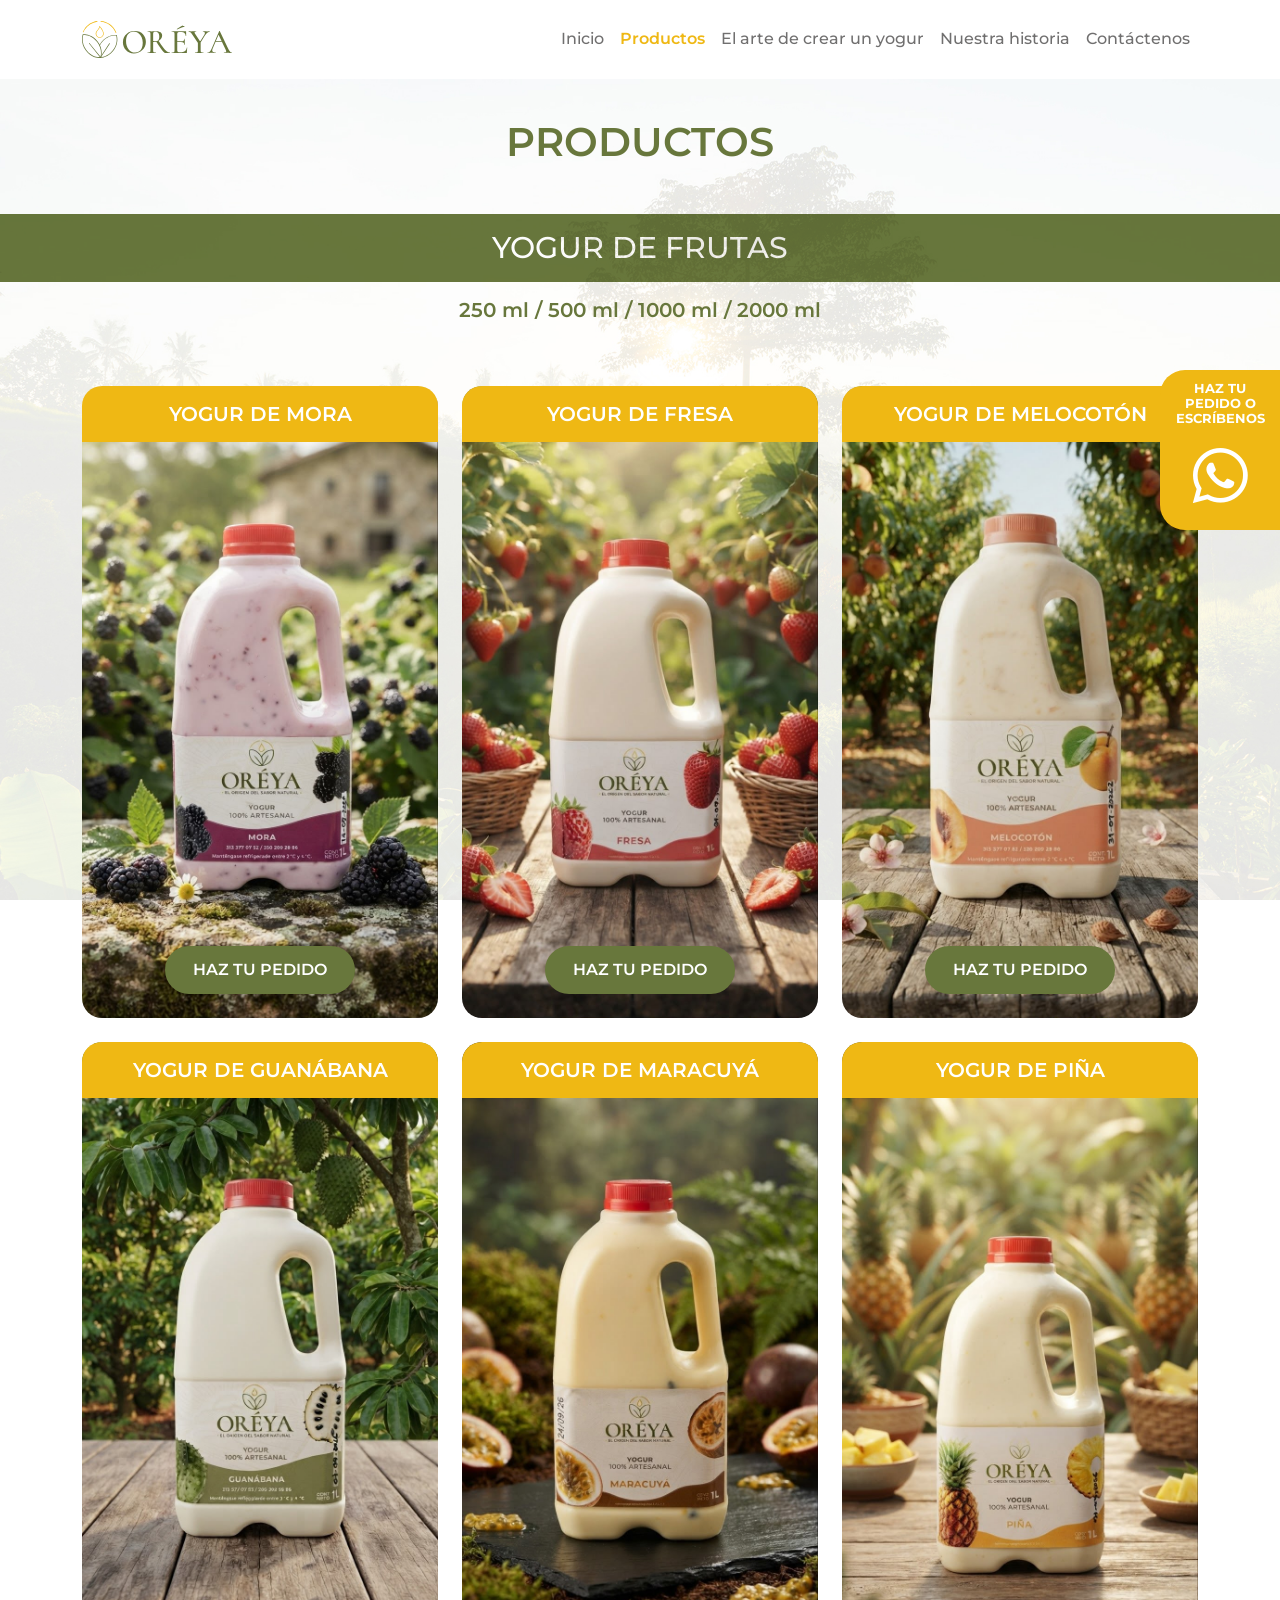
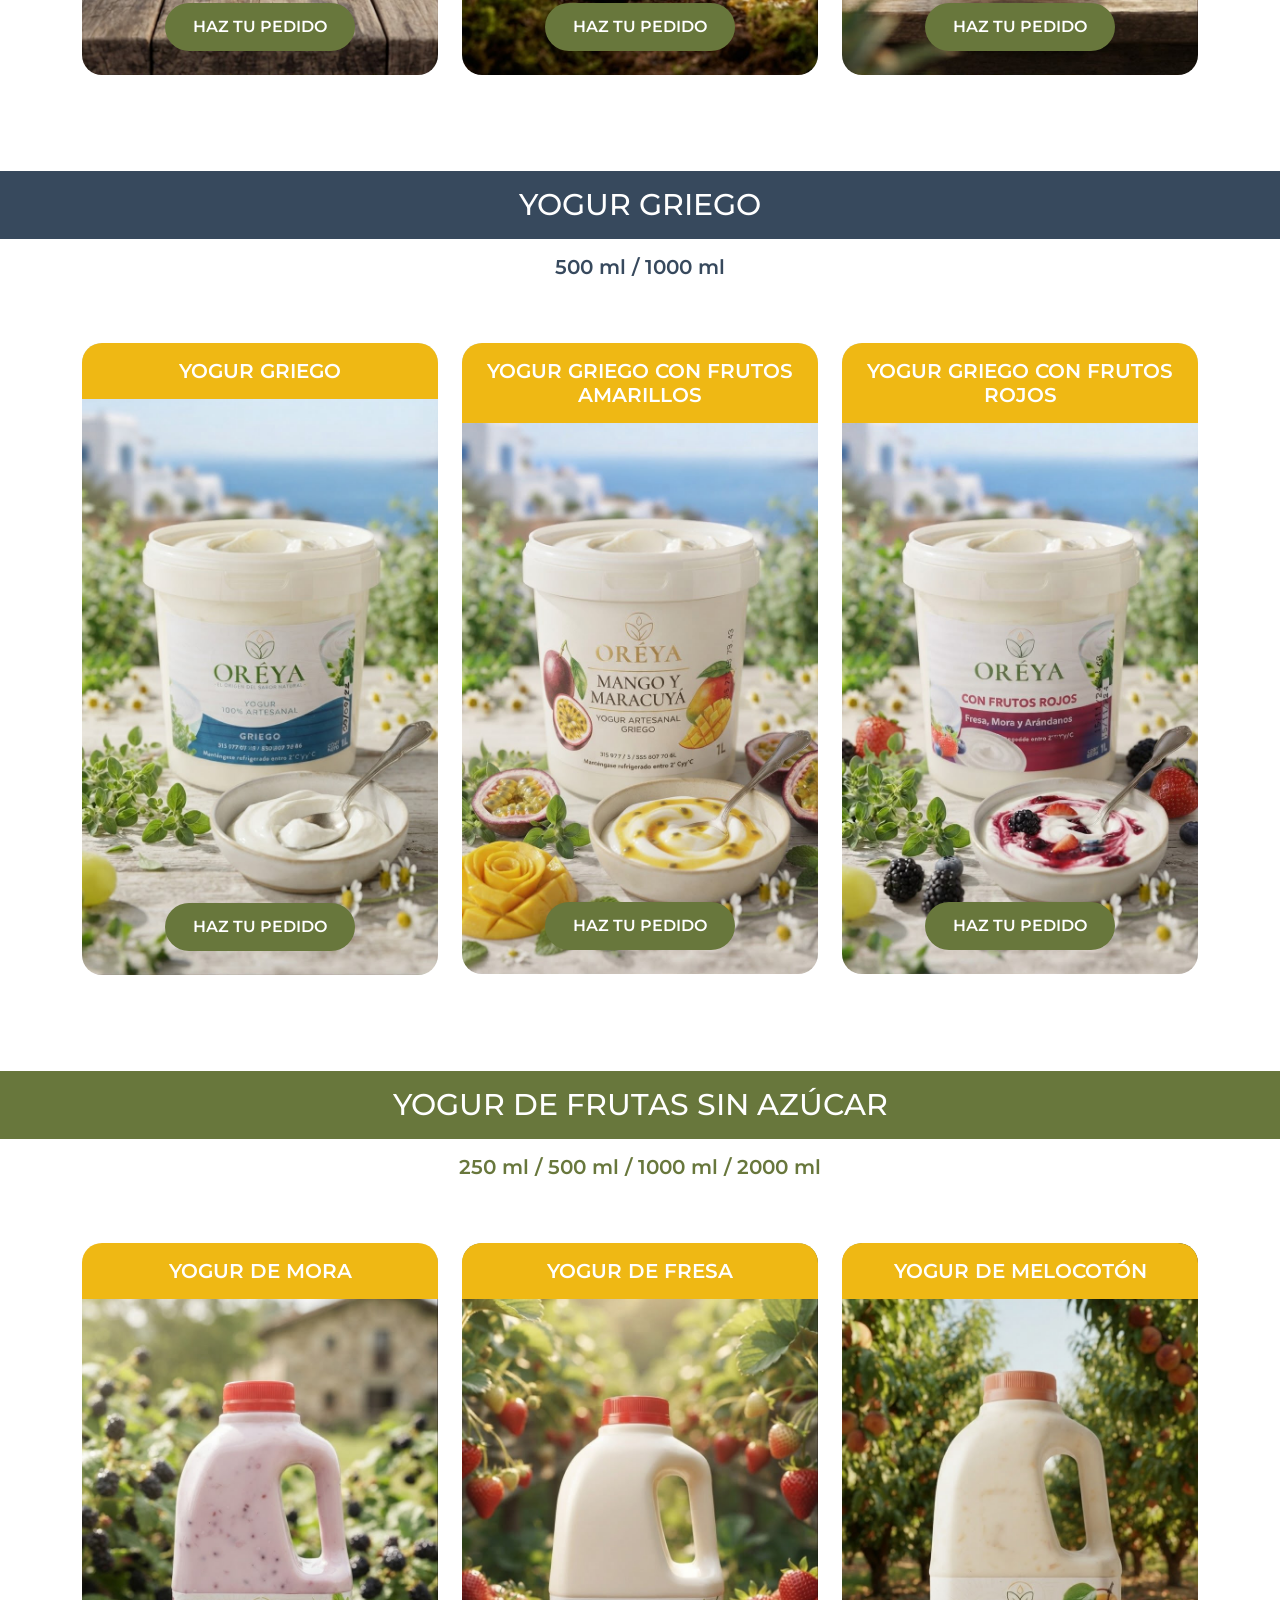
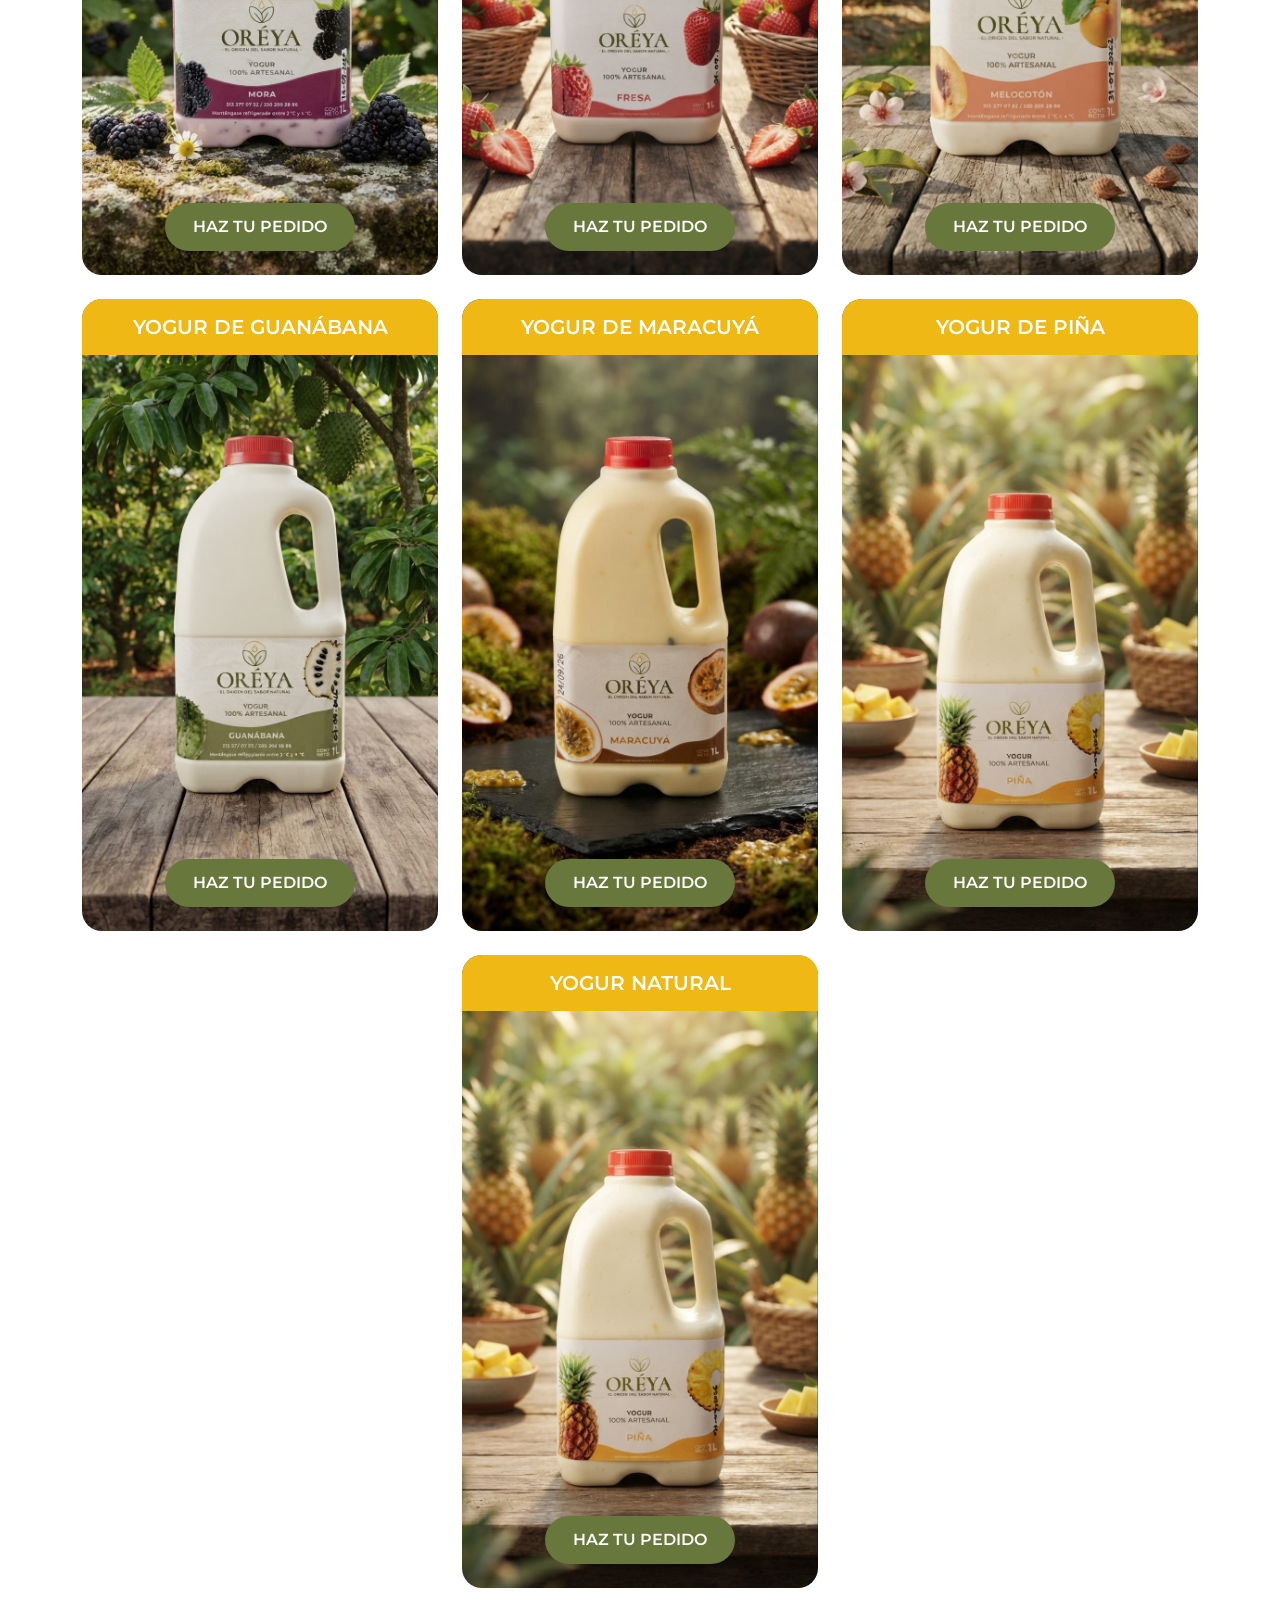
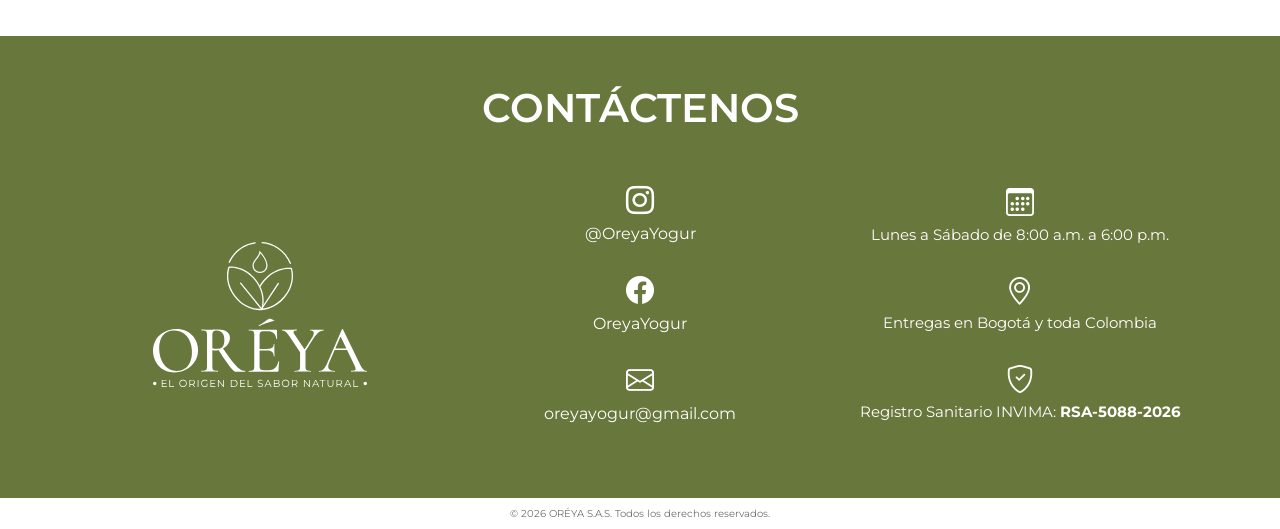
==== productos.html @ bcce09c6 "Add files via upload" ====
<!doctype html>
<html lang="es">

<head>
    <meta charset="utf-8">
    <meta name="viewport" content="width=device-width, initial-scale=1">
    <title>ORÉYA | Productos</title>
    <!-- =====================================================
         BOOTSTRAP 5
    ====================================================== -->
    <link href="https://cdn.jsdelivr.net/npm/bootstrap@5.3.8/dist/css/bootstrap.min.css" rel="stylesheet">
    <!-- =====================================================
         GOOGLE FONTS
    ====================================================== -->
    <link rel="preconnect" href="https://fonts.googleapis.com">
    <link rel="preconnect" href="https://fonts.gstatic.com" crossorigin>
    <link href="https://fonts.googleapis.com/css2?family=Montserrat:ital,wght@0,100..900;1,100..900&display=swap" rel="stylesheet">
    <!-- =====================================================
         BOOTSTRAP ICONS
    ====================================================== -->
    <link rel="stylesheet" href="https://cdn.jsdelivr.net/npm/bootstrap-icons@1.11.3/font/bootstrap-icons.min.css">
    <!-- =====================================================
         CSS PROPIO
    ====================================================== -->
    <link rel="stylesheet" href="style.css">
</head>

<body>
    <!-- =====================================================
         NAVBAR
    ====================================================== -->
    <nav class="navbar navbar-expand-lg fixed-top bg-white py-3" id="navbar">
        <div class="container">
            <!-- LOGO -->
            <a class="navbar-brand" href="index.html">
                <img src="images/logo-oreya-horizontal.svg" alt="ORÉYA">
            </a>
            <!-- BOTÓN HAMBURGUESA -->
            <button class="navbar-toggler" type="button" data-bs-toggle="collapse" data-bs-target="#navbarPrincipal" aria-controls="navbarPrincipal" aria-expanded="false" aria-label="Abrir menú">
                <span class="navbar-toggler-icon"></span>
            </button>
            <!-- MENÚ -->
            <div class="collapse navbar-collapse" id="navbarPrincipal">
                <ul class="navbar-nav ms-auto">
                    <!-- INICIO -->
                    <li class="nav-item">
                        <a class="nav-link" href="index.html" id="linkInicio">
                            Inicio
                        </a>
                    </li>
                    <!-- PRODUCTOS -->
                    <li class="nav-item">
                        <a class="nav-link" href="productos.html" id="linkProductos">
                            Productos
                        </a>
                    </li>
                    <!-- ARTE -->
                    <li class="nav-item">
                        <a class="nav-link" href="index.html#arte" id="linkArte">
                            El arte de crear un yogur
                        </a>
                    </li>
                    <!-- HISTORIA -->
                    <li class="nav-item">
                        <a class="nav-link" href="index.html#historia" id="linkHistoria">
                            Nuestra historia
                        </a>
                    </li>
                    <!-- CONTACTO -->
                    <li class="nav-item">
                        <a class="nav-link" href="#contacto" id="linkContacto">
                            Contáctenos
                        </a>
                    </li>
                </ul>
            </div>
        </div>
    </nav>
    <!-- =====================================================
         WHATSAPP
    ====================================================== -->
    <a href="https://wa.me/573133770752" class="whatsapp-float" target="_blank" rel="noopener noreferrer" aria-label="Haz tu pedido o escríbenos por WhatsApp">
        <span>
            HAZ TU<br>
            PEDIDO O<br>
            ESCRÍBENOS
        </span>
        <i class="bi bi-whatsapp"></i>
    </a>
    <!-- =====================================================
         CONTENIDO PRINCIPAL
    ====================================================== -->
    <main>
        <!-- =================================================
             TÍTULO PRODUCTOS
        ================================================== -->
        <section class="container-fluid productos interna-productos" id="productos">
            <div class="row">
                <div class="col-12 text-center pt-5">
                    <h2 class="m-0">
                        PRODUCTOS
                    </h2>
                </div>
            </div>
        </section>
        <!-- =================================================
             YOGUR DE FRUTAS
        ================================================== -->
        <section class="container-fluid mt-5">
            <div class="row">
                <div class="col-12 text-center py-3 frutas" id="frutas">
                    <h3 class="m-0">
                        YOGUR DE FRUTAS
                    </h3>
                </div>
                <div class="col-12 text-center py-3 presentaciones" id="frutas">
                    <h4 class="m-0">
                        250 ml / 500 ml / 1000 ml / 2000 ml
                    </h4>
                </div>
            </div>
        </section>
        <!-- =================================================
             PRODUCTOS DE FRUTAS
        ================================================== -->
        <div class="container py-5">
            <div class="row g-4 justify-content-center">
                <!-- ==============================
                     MORA
                =============================== -->
                <div class="col-12 col-md-4 subir">
                    <div class="position-relative overflow-hidden borde">
                        <img src="images/mora.jpeg" class="img-fluid w-100 d-block" alt="Yogur de mora ORÉYA">
                        <h3 class="position-absolute top-0 start-0 w-100 text-center text-white py-3 m-0 titular-fondo">
                            YOGUR DE MORA
                        </h3>
                        <div class="position-absolute bottom-0 start-0 w-100 text-center pb-4">
                            <a href="https://wa.me/573133770752" class="slide-btn" target="_blank" rel="noopener noreferrer">
                                HAZ TU PEDIDO
                            </a>
                        </div>
                    </div>
                </div>
                <!-- ==============================
                     FRESA
                =============================== -->
                <div class="col-12 col-md-4 subir">
                    <div class="position-relative overflow-hidden borde">
                        <img src="images/fresa.jpeg" class="img-fluid w-100 d-block" alt="Yogur de fresa ORÉYA">
                        <h3 class="position-absolute top-0 start-0 w-100 text-center text-white py-3 m-0 titular-fondo">
                            YOGUR DE FRESA
                        </h3>
                        <div class="position-absolute bottom-0 start-0 w-100 text-center pb-4">
                            <a href="https://wa.me/573133770752" class="slide-btn" target="_blank" rel="noopener noreferrer">
                                HAZ TU PEDIDO
                            </a>
                        </div>
                    </div>
                </div>
                <!-- ==============================
                     MELOCOTÓN
                =============================== -->
                <div class="col-12 col-md-4 subir">
                    <div class="position-relative overflow-hidden borde">
                        <img src="images/melocoton.jpeg" class="img-fluid w-100 d-block" alt="Yogur de melocotón ORÉYA">
                        <h3 class="position-absolute top-0 start-0 w-100 text-center text-white py-3 m-0 titular-fondo">
                            YOGUR DE MELOCOTÓN
                        </h3>
                        <div class="position-absolute bottom-0 start-0 w-100 text-center pb-4">
                            <a href="https://wa.me/573133770752" class="slide-btn" target="_blank" rel="noopener noreferrer">
                                HAZ TU PEDIDO
                            </a>
                        </div>
                    </div>
                </div>
                <!-- ==============================
                     GUANÁBANA
                =============================== -->
                <div class="col-12 col-md-4 subir">
                    <div class="position-relative overflow-hidden borde">
                        <img src="images/guanabana.jpeg" class="img-fluid w-100 d-block" alt="Yogur de guanábana ORÉYA">
                        <h3 class="position-absolute top-0 start-0 w-100 text-center text-white py-3 m-0 titular-fondo">
                            YOGUR DE GUANÁBANA
                        </h3>
                        <div class="position-absolute bottom-0 start-0 w-100 text-center pb-4">
                            <a href="https://wa.me/573133770752" class="slide-btn" target="_blank" rel="noopener noreferrer">
                                HAZ TU PEDIDO
                            </a>
                        </div>
                    </div>
                </div>
                <!-- ==============================
                     MARACUYÁ
                =============================== -->
                <div class="col-12 col-md-4 subir">
                    <div class="position-relative overflow-hidden borde">
                        <img src="images/maracuya.jpeg" class="img-fluid w-100 d-block" alt="Yogur de maracuyá ORÉYA">
                        <h3 class="position-absolute top-0 start-0 w-100 text-center text-white py-3 m-0 titular-fondo">
                            YOGUR DE MARACUYÁ
                        </h3>
                        <div class="position-absolute bottom-0 start-0 w-100 text-center pb-4">
                            <a href="https://wa.me/573133770752" class="slide-btn" target="_blank" rel="noopener noreferrer">
                                HAZ TU PEDIDO
                            </a>
                        </div>
                    </div>
                </div>
                <!-- ==============================
                     PIÑA
                =============================== -->
                <div class="col-12 col-md-4 subir">
                    <div class="position-relative overflow-hidden borde">
                        <img src="images/pina.jpeg" class="img-fluid w-100 d-block" alt="Yogur de piña ORÉYA">
                        <h3 class="position-absolute top-0 start-0 w-100 text-center text-white py-3 m-0 titular-fondo">
                            YOGUR DE PIÑA
                        </h3>
                        <div class="position-absolute bottom-0 start-0 w-100 text-center pb-4">
                            <a href="https://wa.me/573133770752" class="slide-btn" target="_blank" rel="noopener noreferrer">
                                HAZ TU PEDIDO
                            </a>
                        </div>
                    </div>
                </div>
            </div>
        </div>
        <!-- =================================================
             YOGUR GRIEGO
        ================================================== -->
        <section class="container-fluid mt-5">
            <div class="row">
                <div class="col-12 text-center py-3 frutas-griego" id="griego">
                    <h3 class="m-0">
                        YOGUR GRIEGO
                    </h3>
                </div>
                <div class="col-12 text-center py-3 presentaciones" id="frutas">
                    <h4 class="m-0" style="color: #37495d;">
                        500 ml / 1000 ml
                    </h4>
                </div>
            </div>
        </section>
        <!-- =================================================
             PRODUCTOS GRIEGOS
        ================================================== -->
        <div class="container py-5">
            <div class="row g-4 justify-content-center">
                <!-- ==============================
                     GRIEGO NATURAL
                =============================== -->
                <div class="col-12 col-md-4 subir">
                    <div class="position-relative overflow-hidden borde">
                        <img src="images/griego.jpeg" class="img-fluid w-100 d-block" alt="Yogur griego natural ORÉYA">
                        <h3 class="position-absolute top-0 start-0 w-100 text-center text-white py-3 m-0 titular-fondo">
                            YOGUR GRIEGO
                        </h3>
                        <div class="position-absolute bottom-0 start-0 w-100 text-center pb-4">
                            <a href="https://wa.me/573133770752" class="slide-btn" target="_blank" rel="noopener noreferrer">
                                HAZ TU PEDIDO
                            </a>
                        </div>
                    </div>
                </div>
                <!-- ==============================
                     FRUTOS AMARILLOS
                =============================== -->
                <div class="col-12 col-md-4 subir">
                    <div class="position-relative overflow-hidden borde">
                        <img src="images/griego-frutos-amarillos.jpg" class="img-fluid w-100 d-block" alt="Yogur griego con frutos amarillos ORÉYA">
                        <h3 class="position-absolute top-0 start-0 w-100 text-center text-white py-3 m-0 titular-fondo">
                            YOGUR GRIEGO CON FRUTOS AMARILLOS
                        </h3>
                        <div class="position-absolute bottom-0 start-0 w-100 text-center pb-4">
                            <a href="https://wa.me/573133770752" class="slide-btn" target="_blank" rel="noopener noreferrer">
                                HAZ TU PEDIDO
                            </a>
                        </div>
                    </div>
                </div>
                <!-- ==============================
                     FRUTOS ROJOS
                =============================== -->
                <div class="col-12 col-md-4 subir">
                    <div class="position-relative overflow-hidden borde">
                        <img src="images/griego-frutos-rojos.jpg" class="img-fluid w-100 d-block" alt="Yogur griego con frutos rojos ORÉYA">
                        <h3 class="position-absolute top-0 start-0 w-100 text-center text-white py-3 m-0 titular-fondo">
                            YOGUR GRIEGO CON FRUTOS ROJOS
                        </h3>
                        <div class="position-absolute bottom-0 start-0 w-100 text-center pb-4">
                            <a href="https://wa.me/573133770752" class="slide-btn" target="_blank" rel="noopener noreferrer">
                                HAZ TU PEDIDO
                            </a>
                        </div>
                    </div>
                </div>
            </div>
        </div>
        <!-- =================================================
             YOGUR DE FRUTAS SIN AZÚCAR
        ================================================== -->
        <section class="container-fluid mt-5">
            <div class="row">
                <div class="col-12 text-center py-3 frutas" id="sin">
                    <h3 class="m-0">
                        YOGUR DE FRUTAS SIN AZÚCAR
                    </h3>
                </div>
                <div class="col-12 text-center py-3 presentaciones" id="frutas">
                    <h4 class="m-0">
                    250 ml / 500 ml / 1000 ml / 2000 ml
                    </h4>
                </div>
            </div>
        </section>
        <!-- =================================================
             PRODUCTOS SIN AZÚCAR
        ================================================== -->
        <div class="container py-5">
            <div class="row g-4 justify-content-center">
                <!-- MORA -->
                <div class="col-12 col-md-4 subir">
                    <div class="position-relative overflow-hidden borde">
                        <img src="images/mora.jpeg" class="img-fluid w-100 d-block" alt="Yogur de mora sin azúcar ORÉYA">
                        <h3 class="position-absolute top-0 start-0 w-100 text-center text-white py-3 m-0 titular-fondo">
                            YOGUR DE MORA
                        </h3>
                        <div class="position-absolute bottom-0 start-0 w-100 text-center pb-4">
                            <a href="https://wa.me/573133770752" class="slide-btn" target="_blank" rel="noopener noreferrer">
                                HAZ TU PEDIDO
                            </a>
                        </div>
                    </div>
                </div>
                <!-- FRESA -->
                <div class="col-12 col-md-4 subir">
                    <div class="position-relative overflow-hidden borde">
                        <img src="images/fresa.jpeg" class="img-fluid w-100 d-block" alt="Yogur de fresa sin azúcar ORÉYA">
                        <h3 class="position-absolute top-0 start-0 w-100 text-center text-white py-3 m-0 titular-fondo">
                            YOGUR DE FRESA
                        </h3>
                        <div class="position-absolute bottom-0 start-0 w-100 text-center pb-4">
                            <a href="https://wa.me/573133770752" class="slide-btn" target="_blank" rel="noopener noreferrer">
                                HAZ TU PEDIDO
                            </a>
                        </div>
                    </div>
                </div>
                <!-- MELOCOTÓN -->
                <div class="col-12 col-md-4 subir">
                    <div class="position-relative overflow-hidden borde">
                        <img src="images/melocoton.jpeg" class="img-fluid w-100 d-block" alt="Yogur de melocotón sin azúcar ORÉYA">
                        <h3 class="position-absolute top-0 start-0 w-100 text-center text-white py-3 m-0 titular-fondo">
                            YOGUR DE MELOCOTÓN
                        </h3>
                        <div class="position-absolute bottom-0 start-0 w-100 text-center pb-4">
                            <a href="https://wa.me/573133770752" class="slide-btn" target="_blank" rel="noopener noreferrer">
                                HAZ TU PEDIDO
                            </a>
                        </div>
                    </div>
                </div>
                <!-- GUANÁBANA -->
                <div class="col-12 col-md-4 subir">
                    <div class="position-relative overflow-hidden borde">
                        <img src="images/guanabana.jpeg" class="img-fluid w-100 d-block" alt="Yogur de guanábana sin azúcar ORÉYA">
                        <h3 class="position-absolute top-0 start-0 w-100 text-center text-white py-3 m-0 titular-fondo">
                            YOGUR DE GUANÁBANA
                        </h3>
                        <div class="position-absolute bottom-0 start-0 w-100 text-center pb-4">
                            <a href="https://wa.me/573133770752" class="slide-btn" target="_blank" rel="noopener noreferrer">
                                HAZ TU PEDIDO
                            </a>
                        </div>
                    </div>
                </div>
                <!-- MARACUYÁ -->
                <div class="col-12 col-md-4 subir">
                    <div class="position-relative overflow-hidden borde">
                        <img src="images/maracuya.jpeg" class="img-fluid w-100 d-block" alt="Yogur de maracuyá sin azúcar ORÉYA">
                        <h3 class="position-absolute top-0 start-0 w-100 text-center text-white py-3 m-0 titular-fondo">
                            YOGUR DE MARACUYÁ
                        </h3>
                        <div class="position-absolute bottom-0 start-0 w-100 text-center pb-4">
                            <a href="https://wa.me/5731337707520" class="slide-btn" target="_blank" rel="noopener noreferrer">
                                HAZ TU PEDIDO
                            </a>
                        </div>
                    </div>
                </div>
                <!-- PIÑA -->
                <div class="col-12 col-md-4 subir">
                    <div class="position-relative overflow-hidden borde">
                        <img src="images/pina.jpeg" class="img-fluid w-100 d-block" alt="Yogur de piña sin azúcar ORÉYA">
                        <h3 class="position-absolute top-0 start-0 w-100 text-center text-white py-3 m-0 titular-fondo">
                            YOGUR DE PIÑA
                        </h3>
                        <div class="position-absolute bottom-0 start-0 w-100 text-center pb-4">
                            <a href="https://wa.me/573133770752" class="slide-btn" target="_blank" rel="noopener noreferrer">
                                HAZ TU PEDIDO
                            </a>
                        </div>
                    </div>
                </div>
                <!-- NATURAL -->
                <div class="col-12 col-md-4 subir">
                    <div class="position-relative overflow-hidden borde">
                        <img src="images/pina.jpeg" class="img-fluid w-100 d-block" alt="Yogur natural sin azúcar ORÉYA">
                        <h3 class="position-absolute top-0 start-0 w-100 text-center text-white py-3 m-0 titular-fondo">
                            YOGUR NATURAL
                        </h3>
                        <div class="position-absolute bottom-0 start-0 w-100 text-center pb-4">
                            <a href="https://wa.me/573133770752" class="slide-btn" target="_blank" rel="noopener noreferrer">
                                HAZ TU PEDIDO
                            </a>
                        </div>
                    </div>
                </div>
            </div>
        </div>
        <!-- =================================================
             CONTACTO
        ================================================== -->
        <section class="contacto py-5" id="contacto">
            <div class="container">
                <div class="row">
                    <div class="col-12 text-center mb-5">
                        <h2>
                            CONTÁCTENOS
                        </h2>
                    </div>
                </div>
                <div class="row text-center align-items-center">
                    <!-- LOGO -->
                    <div class="col-12 col-md-4 mb-5 mb-md-0">
                        <img src="images/logo-oreya-vertical-blanco.svg" alt="Logotipo ORÉYA" class="img-fluid contacto-logo">
                    </div>
                    <!-- REDES -->
                    <div class="col-12 col-md-4">
                        <!-- INSTAGRAM -->
                        <div class="mb-4">
                            <i class="bi bi-instagram fs-3" aria-hidden="true"></i>
                            <br>
                            <a href="#" target="_blank" rel="noopener noreferrer" aria-label="Instagram de ORÉYA">
                                @OreyaYogur
                            </a>
                        </div>
                        <!-- FACEBOOK -->
                        <div class="mb-4">
                            <i class="bi bi-facebook fs-3" aria-hidden="true"></i>
                            <br>
                            <a href="#" target="_blank" rel="noopener noreferrer" aria-label="Facebook de ORÉYA">
                                OreyaYogur
                            </a>
                        </div>
                        <!-- CORREO -->
                        <div class="mb-4">
                            <i class="bi bi-envelope fs-3" aria-hidden="true"></i>
                            <br>
                            <a href="mailto:oreyayogur@gmail.com" aria-label="Enviar correo electrónico a ORÉYA">
                                oreyayogur@gmail.com
                            </a>
                        </div>
                    </div>
                    <!-- INFORMACIÓN -->
                    <div class="col-12 col-md-4">
                        <!-- HORARIO -->
                        <div class="mb-4">
                            <i class="bi bi-calendar3 fs-3" aria-hidden="true"></i>
                            <p>
                                Lunes a Sábado de 8:00 a.m. a 6:00 p.m.
                            </p>
                        </div>
                        <!-- UBICACIÓN -->
                        <div class="mb-4">
                            <i class="bi bi-geo-alt fs-3" aria-hidden="true"></i>
                            <p>
                                Entregas en Bogotá y toda Colombia
                            </p>
                        </div>
                        <!-- INVIMA -->
                        <div class="mb-4">
                            <i class="bi bi-shield-check fs-3" aria-hidden="true"></i>
                            <p>
                                Registro Sanitario INVIMA:
                                <b>
                                    RSA-5088-2026
                                </b>
                            </p>
                        </div>
                    </div>
                </div>
            </div>
        </section>
    </main>
    <!-- =====================================================
         FOOTER
    ====================================================== -->
    <footer class="container-fluid pie bg-white text-center py-2">
        <p>
            © 2026 ORÉYA S.A.S.
            Todos los derechos reservados.
        </p>
    </footer>
    <!-- =====================================================
         BOOTSTRAP JS
    ====================================================== -->
    <script src="https://cdn.jsdelivr.net/npm/bootstrap@5.3.8/dist/js/bootstrap.bundle.min.js"></script>
    <!-- =====================================================
         MENÚ ACTIVO + CIERRE MENÚ MÓVIL
    ====================================================== -->
    <script>
    document.addEventListener(
        "DOMContentLoaded",
        function() {


            /* ==========================================
               ELEMENTOS
            ========================================== */

            const enlaces =
                document.querySelectorAll(
                    "#navbarPrincipal .nav-link"
                );


            const linkInicio =
                document.getElementById(
                    "linkInicio"
                );


            const linkProductos =
                document.getElementById(
                    "linkProductos"
                );


            const linkArte =
                document.getElementById(
                    "linkArte"
                );


            const linkHistoria =
                document.getElementById(
                    "linkHistoria"
                );


            const linkContacto =
                document.getElementById(
                    "linkContacto"
                );


            const navbarPrincipal =
                document.getElementById(
                    "navbarPrincipal"
                );



            /* ==========================================
               QUITAR ACTIVE
            ========================================== */

            function quitarActive() {

                enlaces.forEach(
                    function(enlace) {

                        enlace.classList.remove(
                            "active"
                        );

                    }
                );

            }



            /* ==========================================
               CERRAR MENÚ MÓVIL
            ========================================== */

            function cerrarMenu() {

                const instancia =
                    bootstrap.Collapse.getInstance(
                        navbarPrincipal
                    );


                if (instancia) {

                    instancia.hide();

                }

            }



            /* ==========================================
               DETERMINAR PÁGINA ACTUAL
            ========================================== */

            const paginaActual =
                window.location.pathname
                .split("/")
                .pop() ||
                "index.html";



            /* ==========================================
               ESTADO INICIAL
            ========================================== */

            quitarActive();


            if (
                paginaActual ===
                "productos.html"
            ) {

                linkProductos.classList.add(
                    "active"
                );

            } else if (
                paginaActual ===
                "arte.html"
            ) {

                linkArte.classList.add(
                    "active"
                );

            } else if (
                paginaActual ===
                "historia.html"
            ) {

                linkHistoria.classList.add(
                    "active"
                );

            } else {

                if (
                    window.location.hash ===
                    "#contacto"
                ) {

                    linkContacto.classList.add(
                        "active"
                    );

                } else {

                    linkInicio.classList.add(
                        "active"
                    );

                }

            }



            /* ==========================================
               CLIC EN LOS ENLACES
            ========================================== */

            enlaces.forEach(
                function(enlace) {

                    enlace.addEventListener(
                        "click",
                        function() {


                            /* CONTACTO */

                            if (
                                this.id ===
                                "linkContacto"
                            ) {

                                quitarActive();

                                linkContacto.classList.add(
                                    "active"
                                );

                                cerrarMenu();

                                return;

                            }



                            /* INICIO */

                            if (
                                this.id ===
                                "linkInicio"
                            ) {

                                quitarActive();

                                linkInicio.classList.add(
                                    "active"
                                );

                                cerrarMenu();

                                return;

                            }



                            /* PÁGINAS INTERNAS */

                            quitarActive();

                            this.classList.add(
                                "active"
                            );

                            cerrarMenu();

                        }
                    );

                }
            );



            /* ==========================================
               CAMBIO DEL HASH
            ========================================== */

            window.addEventListener(
                "hashchange",
                function() {

                    if (
                        window.location.hash ===
                        "#contacto"
                    ) {

                        quitarActive();

                        linkContacto.classList.add(
                            "active"
                        );

                    }

                }
            );

        }
    );
    </script>
</body>

</html>
---- style.css ----
/* ========================================
   CONFIGURACIÓN GENERAL
======================================== */

html
{
    scroll-behavior: smooth;
}

body
{
    font-family: 'Montserrat', sans-serif;

    margin: 0;

    background-image: url('images/fondo-campo.jpg');
    background-repeat: no-repeat;
    background-attachment: fixed;
    background-position: center;
    background-size: cover;
}

[id]
{
    scroll-margin-top: 100px;
}

p
{
    font-size: 15px;

    color: #706f6f;
}

h1
{
    font-size: 50px;
    font-weight: 600;

    color: #efb814;
}

h2
{
    font-size: 40px;
    font-weight: 600;

    color: #68773c;
}

h3
{
    font-size: 30px;
}

h4
{
    font-size: 25px;
}

h5
{
    font-size: 20px;
}


/* ========================================
   NAVBAR
======================================== */

.navbar
{
    z-index: 1030;
}

.navbar-brand img
{
    display: block;

    width: 150px;
    height: auto;
}


/* ========================================
   ENLACES DEL MENÚ
======================================== */

.navbar-nav .nav-link
{
    font-weight: 500;

    transition:
        color .3s ease,
        font-weight .3s ease;

    color: #706f6f;
}

.navbar-nav .nav-link:hover
{
    font-weight: 600;

    color: #68773c;
}


/* ========================================
   ENLACE ACTIVO
======================================== */

.navbar-nav .nav-link.active
{
    font-weight: 600;

    color: #efb814 !important;
}

.navbar-nav .nav-link.active:hover
{
    color: #efb814 !important;
}


/* ========================================
   HAMBURGUESA
======================================== */

.navbar-toggler
{
    padding: 8px 10px;

    border: 2px solid #68773c;
    border-radius: 6px;
    box-shadow: none !important;
}

.navbar-toggler:focus,
.navbar-toggler:active
{
    border-color: #efb814;
    outline: none;
    box-shadow: none !important;
}

.navbar-toggler-icon
{
    width: 20px;
    height: 20px;

    background-image: url('images/hamburguesa.svg');
    background-repeat: no-repeat;
    background-position: center;
    background-size: contain;
}


/* ========================================
   ESPACIO NAVBAR
======================================== */

.espacio-arriba
{
    padding-top: 78px;
}


/* ========================================
   WHATSAPP
======================================== */

.whatsapp-float
{
    position: fixed;
    z-index: 9999;
    top: 50%;
    right: 0;

    display: flex;
    flex-direction: column;

    width: 120px;
    height: 160px;
    padding: 15px 10px;

    transition: .3s;
    transform: translateY(-50%);
    text-align: center;
    text-decoration: none;

    color: white;
    border-radius: 25px 0 0 25px;
    background-color: #efb814;

    align-items: center;
    justify-content: center;
    gap: 10px;
}

.whatsapp-float span
{
    font-size: 13px;
    font-weight: 700;
    line-height: 1.15;
}

.whatsapp-float i
{
    font-size: 55px;
}

.whatsapp-float:hover
{
    width: 130px;

    color: white;
    background-color: #68773c;
}


/* ========================================
   SLIDER
======================================== */

.slide
{
    display: flex;

    width: 100%;
    min-height: 500px;

    background: #f9f6ef;

    align-items: center;
}

.slide-image
{
    width: 60%;
    height: 690px;
}

.slide-image img
{
    display: block;

    width: 100%;
    height: 100%;

    object-fit: cover;
}

.slide-content
{
    width: 40%;
    padding: 50px;
}

.slide-tag
{
    font-size: 20px;
    font-weight: 600;

    letter-spacing: 2px;
    text-transform: uppercase;

    color: #68773c;
}


/* ========================================
   TEXTO SLIDER
======================================== */

.espacio-arriba h1
{
    font-size: 50px;

    margin: 0;

    color: #68773c;
}

.espacio-arriba h2
{
    font-size: 55px;

    margin: 0;

    color: #efb814;
}

.espacio-arriba p
{
    font-size: 20px;
    font-weight: 600;

    margin: 0;

    color: #706f6f;
}

.espacio-arriba .descripcion p
{
    font-size: 20px;
    font-weight: 400;

    margin-top: 50px;
}


/* ========================================
   FLECHAS SLIDER
======================================== */

.slider-arrow
{
    font-size: 50px;
    line-height: 1;

    display: flex;

    width: 60px;
    height: 60px;

    color: #efb814;
    border-radius: 50%;

    align-items: center;
    justify-content: center;
}


/* ========================================
   BOTONES
======================================== */

.slide-btn
{
    font-weight: 600;

    display: inline-block;

    padding: 12px 28px;

    transition: .3s;
    text-decoration: none;

    color: white;
    border-radius: 30px;
    background-color: #68773c;
}

.slide-btn:hover
{
    color: white;
    background-color: #efb814;
}

.boton-arriba
{
    padding-top: 30px;
}


/* ========================================
   PRODUCTOS
======================================== */

.productos h2
{
    margin: 0;
}

.productos h3
{
    font-size: 30px;
    font-weight: 600;

    color: #68773c;
}

/* ========================================
   PRESENTACIONES
======================================== */

.presentaciones h4
{
    margin: 0;
}

.presentaciones h4
{
    font-size: 20px;
    font-weight: 600;

    color: #68773c;
}


/* ========================================
   TARJETAS PRODUCTOS
======================================== */

.producto-card,
.producto-card-1,
.producto-card-2
{
    overflow: hidden;

    padding: 0 25px;

    transition: .3s;

    border: none;
    border-radius: 20px;
}

.producto-card
{
    background: #f9f6ef;

    mix-blend-mode: multiply;
}

.producto-card-1
{
    background: #efb814;

    mix-blend-mode: multiply;
}

.producto-card-2
{
    background: #68773c;

    mix-blend-mode: multiply;
}

.producto-card:hover,
.producto-card-1:hover,
.producto-card-2:hover
{
    transform: translateY(-8px);
}


/* ========================================
   TÍTULOS PRODUCTOS
======================================== */

.producto-card h3
{
    font-size: 25px;
    font-weight: 600;

    margin: 0;

    color: #68773c;
}


/* ========================================
   IMÁGENES PRODUCTOS
======================================== */

.producto-card img
{
    display: block;

    width: 100px;
    max-width: 100%;
    margin: 0 auto 30px;
}

.producto-card .boton-arriba
{
    padding-top: 15px;
}


/* ========================================
   TARJETA DESCRIPTIVA
======================================== */

.producto-card-1 h5
{
    font-weight: 600;

    text-transform: uppercase;

    color: white;
}

.producto-card-1 p
{
    color: white;
}


/* ========================================
   CARACTERÍSTICAS
======================================== */

.card-body
{
    padding: 0;
}

.card-body img
{
    width: 60%;
}

.card-body p
{
    font-size: 10px;
    font-weight: 600;

    color: white;
}


/* ========================================
   ARTE
======================================== */

.arte
{
    height: 415px;

    background-color: #68773c;

    mix-blend-mode: multiply;
}

.arte h2
{
    color: white;
}

.arte-2
{
    margin-top: -280px;
}


/* ========================================
   TARJETAS ARTE
======================================== */

.arte-card
{
    position: relative;

    overflow: hidden;

    min-height: 480px;
    padding: 0 25px;

    cursor: pointer;

    transition:
        transform .4s ease,
        background-color .4s ease;

    border: none;
    border-radius: 20px;
    background-repeat: no-repeat;
    background-position: center;
    background-size: cover;
}


/* ========================================
   FONDOS DE LAS TARJETAS
======================================== */

.arte-card-1
{
    background-image: url('images/vacas.jpg');
}

.arte-card-2
{
    background-image: url('images/leche.jpg');
}

.arte-card-3
{
    background-image: url('images/fresas-tierras.jpg');
}

.arte-card-4
{
    background-image: url('images/crema.jpg');
}


/* ========================================
   CONTENIDO ORIGINAL
======================================== */

.arte-contenido
{
    position: relative;
    z-index: 2;

    display: flex;
    flex-direction: column;

    height: 100%;

    transition:
        opacity .35s ease,
        transform .35s ease;

    align-items: center;
    justify-content: center;
}


/* ========================================
   ICONOS ARTE
======================================== */

.arte-contenido img
{
    display: block;

    width: 70px;
    max-width: 100%;
    margin: 0 auto 30px;
}


/* ========================================
   TÍTULOS ARTE
======================================== */

.arte-contenido h3
{
    font-size: 19px;
    font-weight: 400;

    margin: 0;

    color: white;
}


/* ========================================
   BOTONES ARTE
======================================== */

.arte-contenido .boton-arriba-1
{
    padding-top: 30px;
}


/* ========================================
   INFORMACIÓN HOVER
======================================== */

.arte-hover
{
    position: absolute;
    z-index: 3;
    top: 0;
    left: 0;

    display: flex;
    visibility: hidden;
    flex-direction: column;

    width: 100%;
    height: 100%;
    padding: 45px 30px;

    transition:
        opacity .4s ease,
        visibility .4s ease;

    text-align: center;

    opacity: 0;

    align-items: center;
    justify-content: center;
}


/* ========================================
   TÍTULO INFORMACIÓN
======================================== */

.arte-hover h3
{
    font-size: 22px;
    font-weight: 500;

    margin-bottom: 25px;

    color: #68773c;
}


/* ========================================
   TEXTO INFORMACIÓN
======================================== */

.arte-hover p
{
    font-size: 15px;
    font-weight: 400;
    line-height: 1.6;

    max-width: 280px;
    margin: 0;

    color: #706f6f;
}


/* ========================================
   HOVER DESKTOP
======================================== */

@media (min-width: 769px)
{
    .arte-card:hover
    {
        transform: translateY(-8px);

        background-color: #f9f6ef;
        background-image: none !important;
    }

    .arte-card:hover p
    {
        color: #706f6f;
    }

    .arte-card:hover h3
    {
        font-weight: 600;

        color: #68773c;
    }

    .arte-card:hover .arte-contenido
    {
        transform: scale(.95);

        opacity: 0;
    }

    .arte-card:hover .arte-hover
    {
        visibility: visible;

        opacity: 1;
    }
}


/* ========================================
   HISTORIA
======================================== */

.nuestra-card
{
    position: relative;

    overflow: hidden;

    min-height: 500px;
    padding: 0 25px;

    transition: transform .4s ease;

    border: none;
    border-radius: 20px;
    background: #f9f6ef;

    mix-blend-mode: multiply;
}


/* ========================================
   CONTENIDO ORIGINAL HISTORIA
======================================== */

.historia-portada
{
    position: relative;
    z-index: 2;

    display: flex;
    flex-direction: column;

    width: 100%;
    min-height: 500px;

    transition:
        opacity .4s ease,
        transform .4s ease;

    align-items: center;
    justify-content: center;
}

.historia-portada img
{
    display: block;

    width: 50%;
    max-width: 100%;

    margin: 0 auto 30px;
}


/* ========================================
   INFORMACIÓN HOVER HISTORIA
======================================== */

.historia-hover
{
    position: absolute;

    z-index: 3;

    top: 0;
    left: 0;

    display: flex;
    visibility: hidden;

    flex-direction: column;

    width: 100%;
    height: 100%;

    padding: 40px;

    overflow-y: auto;

    transition:
        opacity .4s ease,
        visibility .4s ease;

    text-align: center;

    opacity: 0;

    background: #f9f6ef;

    align-items: center;
    justify-content: flex-start;
}


/* ========================================
   LOGO HISTORIA
======================================== */

.historia-hover .historia-logo
{
    display: block;

    width: 150px;
    max-width: 45%;

    margin: 0 auto 0px;
}


/* ========================================
   TITULAR HISTORIA
======================================== */

.historia-hover h3
{
    font-size: 20px;
    font-weight: 600;

    margin-bottom: 25px;

    color: #efb814;
}


/* ========================================
   DOS COLUMNAS DE TEXTO
======================================== */

.historia-texto
{
    width: 100%;
    max-width: 850px;

    margin-right: auto;
    margin-left: auto;
}

.historia-texto p
{
    font-size: 15px;
    font-weight: 400;
    line-height: 1.6;

    margin: 0;

    color: #706f6f;
}

.historia-texto p b{    
    font-size: 15px;
    font-weight: 600;
    line-height: 1.6;

    margin: 0;

    color: #68773C;
}






/* ========================================
   HOVER DESKTOP HISTORIA
======================================== */

@media (min-width: 769px)
{
    .nuestra-card:hover
    {
        transform: translateY(-8px);
    }

    .nuestra-card:hover .historia-portada
    {
        transform: scale(.95);

        opacity: 0;
    }

    .nuestra-card:hover .historia-hover
    {
        visibility: visible;

        opacity: 1;
    }
}


/* ========================================
   HISTORIA MOBILE
======================================== */

@media (max-width: 768px)
{
    .nuestra-card
    {
        min-height: auto;
    }

    .historia-portada
    {
        min-height: 500px;

        padding: 30px 20px;
    }

    .nuestra-card .historia-portada img
    {
        width: 80%;
    }


    /* HISTORIA OCULTA INICIALMENTE */

    .historia-hover
    {
        position: relative;

        display: none;

        width: 100%;
        height: auto;

        min-height: 500px;

        padding: 30px 20px;

        overflow: visible;

        visibility: visible;
        opacity: 1;

        background: #f9f6ef;
    }


    /* HISTORIA ABIERTA */

    .nuestra-card.mostrar-historia .historia-portada
    {
        display: none;
    }

    .nuestra-card.mostrar-historia .historia-hover
    {
        display: flex;
    }


    /* LOGO */

    .historia-hover .historia-logo
    {
        width: 150px;
        max-width: 80%;

        margin: 0 auto 20px;
    }


    /* TITULAR */

    .historia-hover h3
    {
        font-size: 22px;

        line-height: 1.25;

        margin-bottom: 20px;
    }


    /* TEXTO */

    .historia-texto
    {
        width: 100%;
    }

    .historia-texto p
    {
        font-size: 13px;

        line-height: 1.6;
    }
}


/* ========================================
   CONTACTO
======================================== */

.contacto
{
    background-color: #68773c;
}

.contacto h2
{
    margin: 0;

    color: white;
}

.contacto i
{
    font-size: 30px;

    color: white;
}

.contacto p
{
    color: white;
}

.contacto a
{
    transition: .3s;
    text-decoration: none;

    color: white;
}

.contacto a:hover
{
    color: #efb814;
}

.contacto-logo
{
    width: 60%;
}


/* ========================================
   FOOTER
======================================== */

.pie p
{
    font-size: 10px;

    margin: 0;
}


/* ========================================
   INTERNA PRODUCTOS
======================================== */

.interna-productos
{
    margin-top: 70px;
}

.subir:hover
{
    transition: .3s;
    transform: translateY(-8px);
}


/* ========================================
   BORDE + ZOOM IMAGEN
======================================== */

.borde
{
    overflow: hidden;

    border-radius: 20px;
}

.borde img
{
    display: block;

    width: 100%;

    transition: transform .5s ease;
}

.borde:hover img
{
    transform: scale(1.1);
}


/* ========================================
   TÍTULO SOBRE IMAGEN
======================================== */

.titular-fondo
{
    background-color: #efb814;
}

.borde h3
{
    font-size: 20px;
    font-weight: 600;
}

.frutas
{
    background-color: #68773c;

    mix-blend-mode: multiply;
}

.frutas-griego
{
    background-color: #37495d;

    mix-blend-mode: multiply;
}

.frutas-griego h3
{
    font-size: 30px;

    color: white;
}

.frutas h3
{
    font-size: 30px;

    color: white;
}


/* ========================================
   TABLET
======================================== */

@media (max-width: 992px)
{
    .slide
    {
        min-height: 450px;
    }

    .slide-image
    {
        width: 50%;
        height: 500px;
    }

    .slide-content
    {
        width: 50%;
        padding: 30px;
    }

    .arte-2
    {
        margin-top: -280px;
    }

    .nuestra-card .historia-portada img
    {
        width: 60%;
    }
}


/* ========================================
   MÓVIL
======================================== */

@media (max-width: 768px)
{
    /* NAVBAR */

    .navbar-brand img
    {
        width: 130px;
    }

    .navbar-collapse
    {
        padding-top: 20px;
    }

    .navbar-nav
    {
        text-align: right;
    }

    .navbar-nav .nav-link
    {
        padding: 10px 0;
    }


    /* ENLACE ACTIVO */

    .navbar-nav .nav-link.active
    {
        font-weight: 600;

        color: #efb814 !important;
    }


    /* SCROLL */

    [id]
    {
        scroll-margin-top: 90px;
    }


    /* SLIDER */

    .slide
    {
        flex-direction: column;

        min-height: auto;
    }

    .slide-image
    {
        width: 100%;
        height: auto;
    }

    .slide-image img
    {
        width: 100%;
        height: auto;
    }

    .slide-content
    {
        width: 100%;
        padding: 35px 25px;

        text-align: center;
    }


    /* TEXTO */

    .espacio-arriba h1
    {
        font-size: 38px;
    }

    .espacio-arriba h2
    {
        font-size: 42px;
    }

    .espacio-arriba p
    {
        font-size: 17px;
    }

    .espacio-arriba .descripcion p
    {
        font-size: 16px;

        margin-top: 30px;
    }


    /* CARACTERÍSTICAS */

    .card-body img
    {
        width: 30%;
    }


    /* =====================================
       ARTE MOBILE
       SE MANTIENE IGUAL
    ====================================== */

    .arte-2
    {
        margin-top: -183px;
    }

    .arte-card
    {
        min-height: 450px;
    }


    .arte-card.mostrar-info
    {
        transform: translateY(-8px);

        background-color: white;
        background-image: none !important;
    }


    .arte-card.mostrar-info .arte-contenido
    {
        transform: scale(.95);

        opacity: 0;
    }


    .arte-card.mostrar-info .arte-hover
    {
        visibility: visible;

        opacity: 1;
    }


    /* =====================================
       HISTORIA MOBILE
    ====================================== */

    .nuestra-card
    {
        min-height: 500px;
    }

    .historia-portada
    {
        min-height: 500px;
    }

    .nuestra-card .historia-portada img
    {
        width: 80%;
    }

    .historia-hover
    {
        padding: 30px 20px;
    }

    .historia-hover .historia-logo
    {
        width: 130px;
        max-width: 60%;
    }

    .historia-hover h3
    {
        font-size: 22px;

        margin-bottom: 20px;
    }

    .historia-texto p
    {
        font-size: 13px;

        line-height: 1.6;
    }


    /* CONTACTO */

    .contacto-logo
    {
        width: 50%;
    }


    /* WHATSAPP */

    .whatsapp-float
    {
        top: auto;
        bottom: 20px;

        width: 90px;
        height: 125px;

        transform: none;

        border-radius: 20px 0 0 20px;
    }

    .whatsapp-float span
    {
        font-size: 10px;
    }

    .whatsapp-float i
    {
        font-size: 42px;
    }
}


/* ========================================
   MÓVIL PEQUEÑO
======================================== */

@media (max-width: 576px)
{
    h2
    {
        font-size: 35px;
    }

    .navbar-brand img
    {
        width: 120px;
    }

    .espacio-arriba
    {
        padding-top: 70px;
    }

    .slide-content
    {
        padding: 30px 20px;
    }

    .espacio-arriba h1
    {
        font-size: 34px;
    }

    .espacio-arriba h2
    {
        font-size: 38px;
    }

    .arte
    {
        height: 350px;
    }

    .arte-2
    {
        margin-top: -190px;
    }

    .producto-card,
    .producto-card-1,
    .producto-card-2
    {
        padding-right: 20px;
        padding-left: 20px;
    }


    /* =====================================
       HISTORIA MOBILE PEQUEÑO
    ====================================== */

    .historia-portada
    {
        min-height: 450px;

        padding: 25px 15px;
    }

    .historia-hover
    {
        min-height: 450px;

        padding: 30px 15px;
    }

    .historia-hover .historia-logo
    {
        width: 140px;
    }

    .historia-hover h3
    {
        font-size: 20px;
    }

    .historia-texto p
    {
        font-size: 13px;

        line-height: 1.55;
    }
}
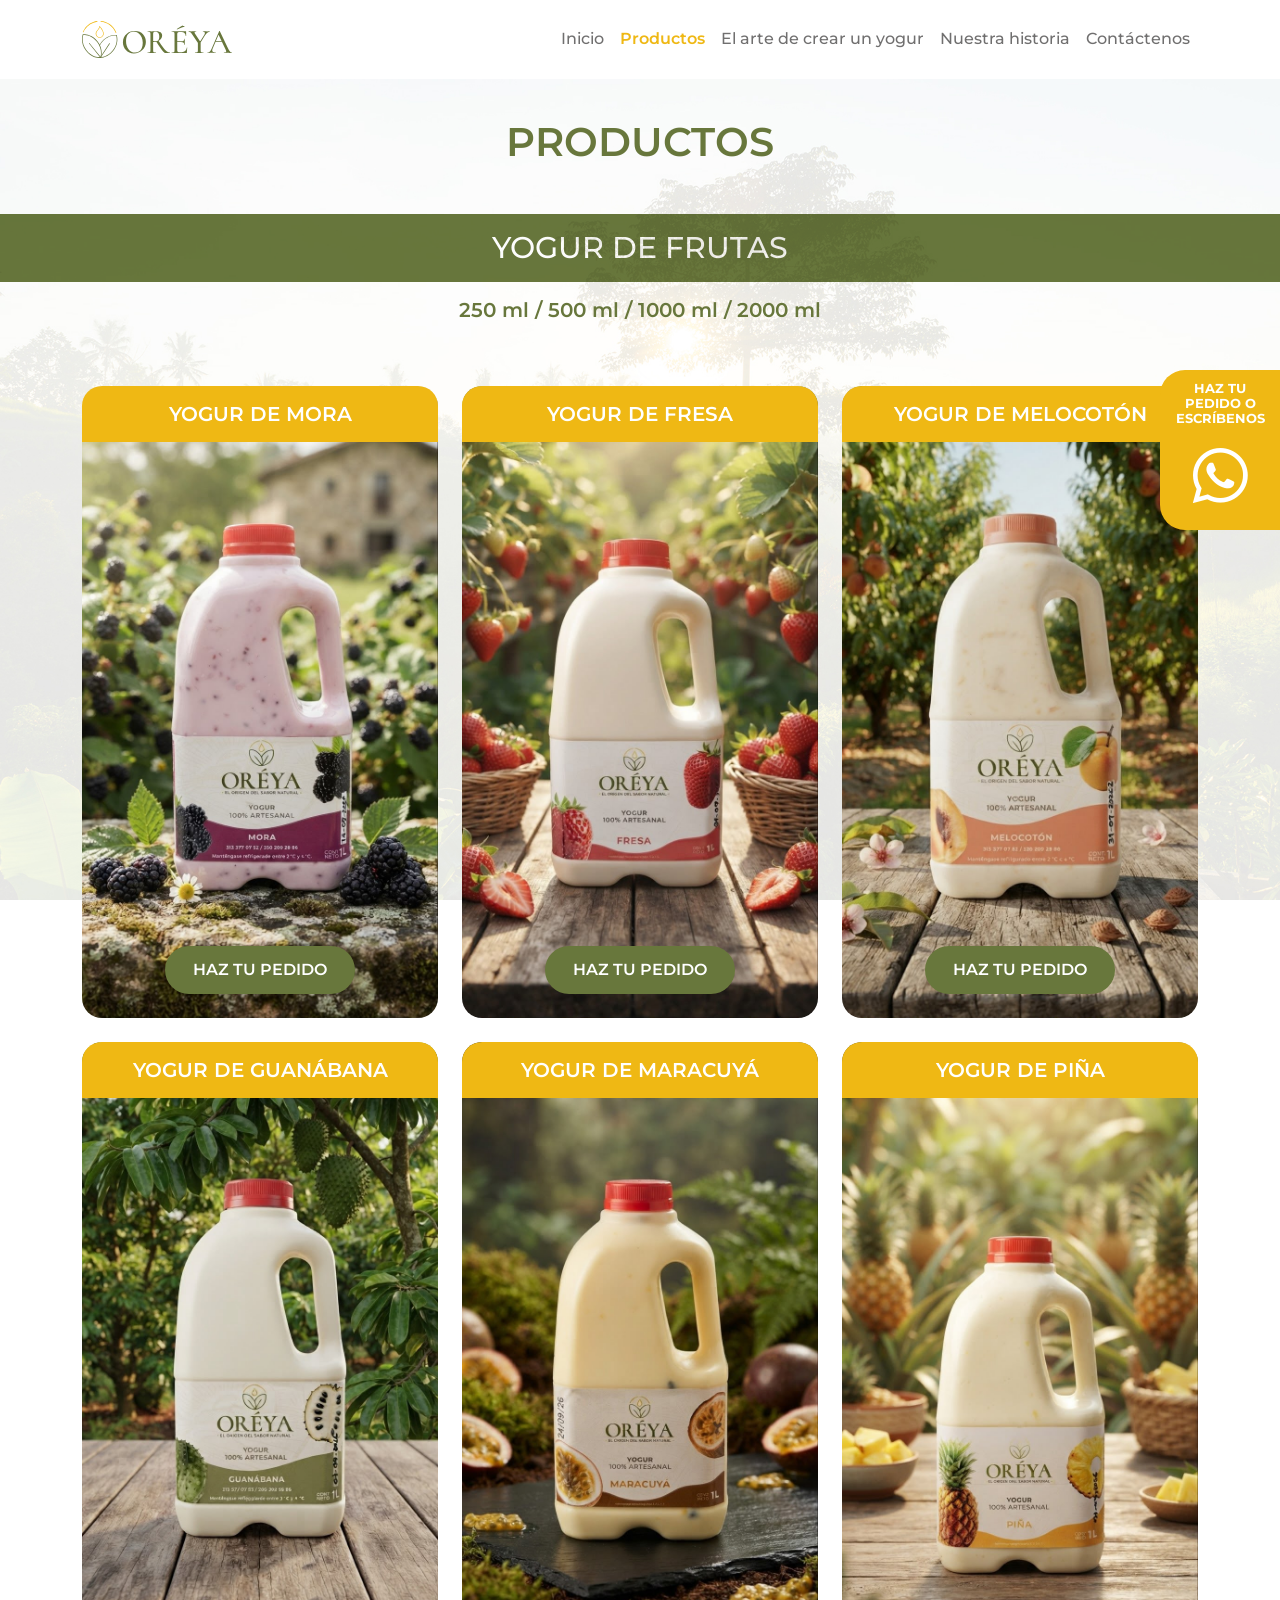
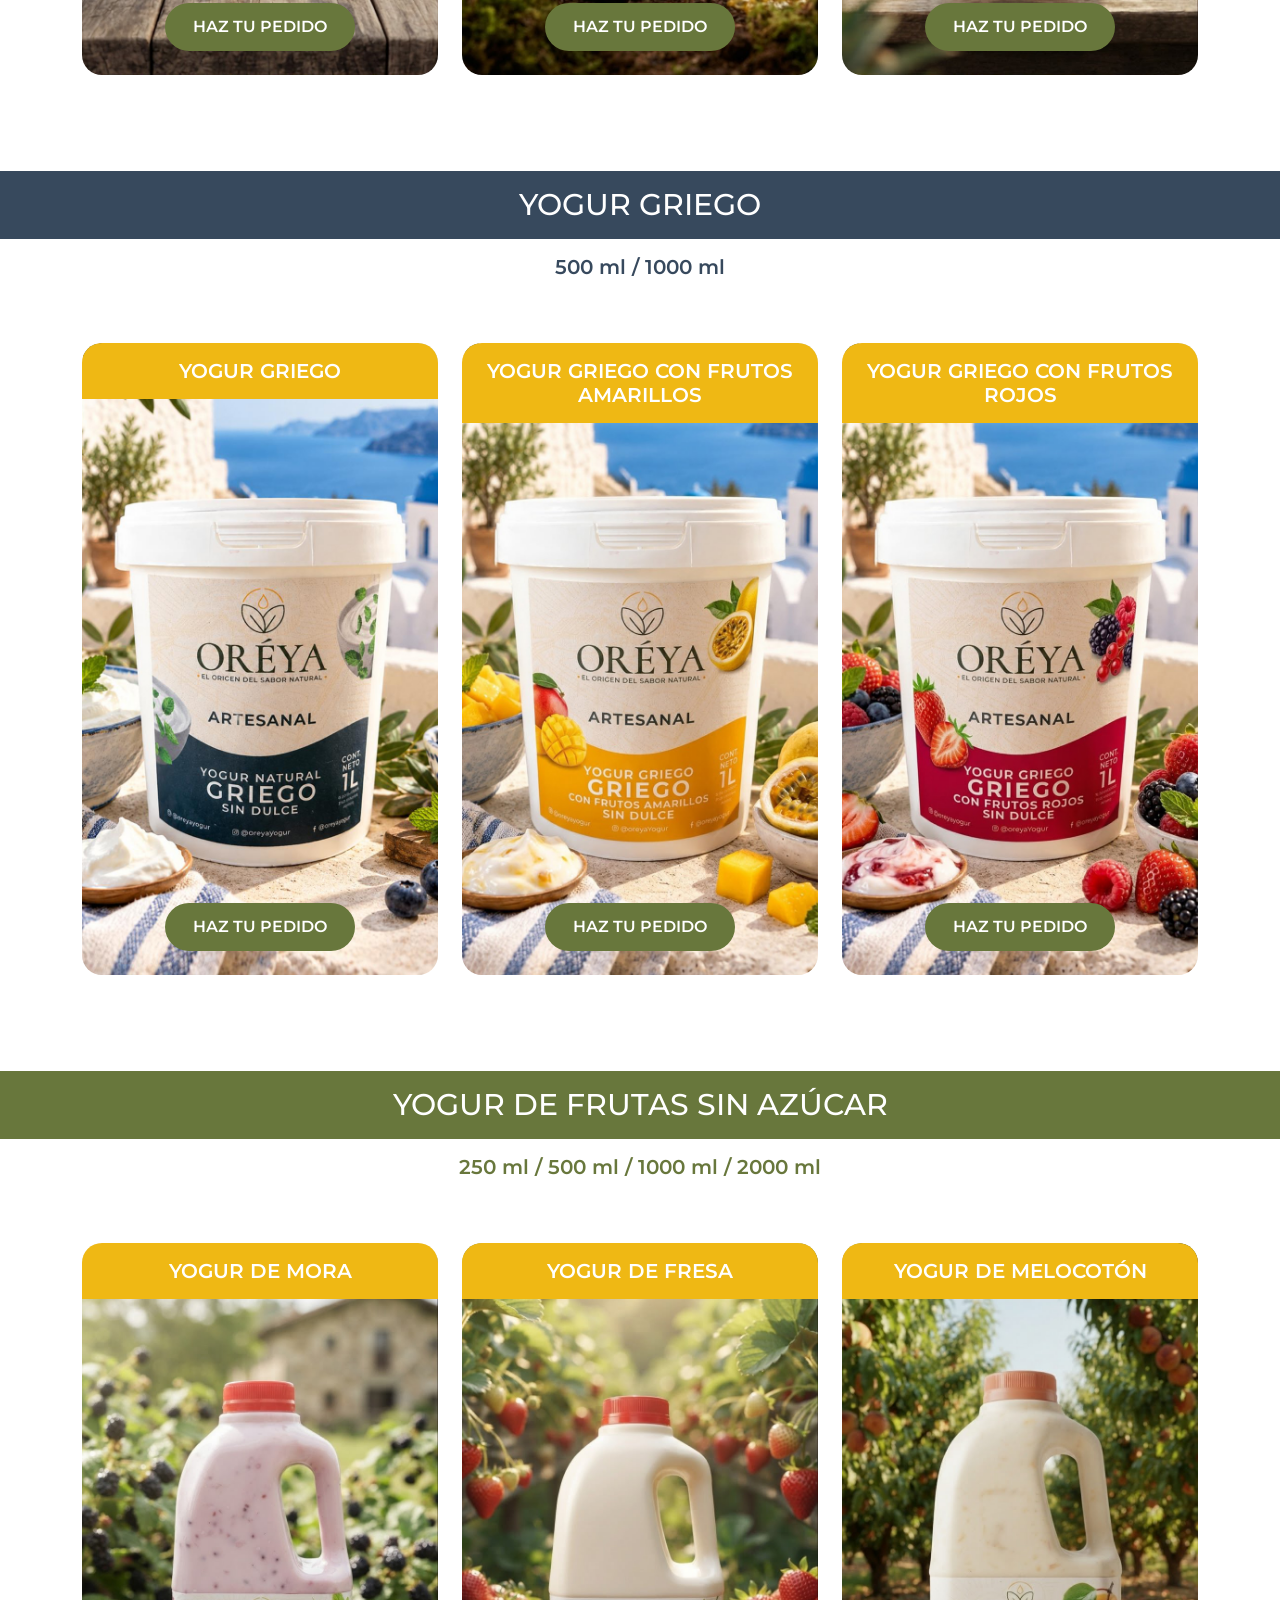
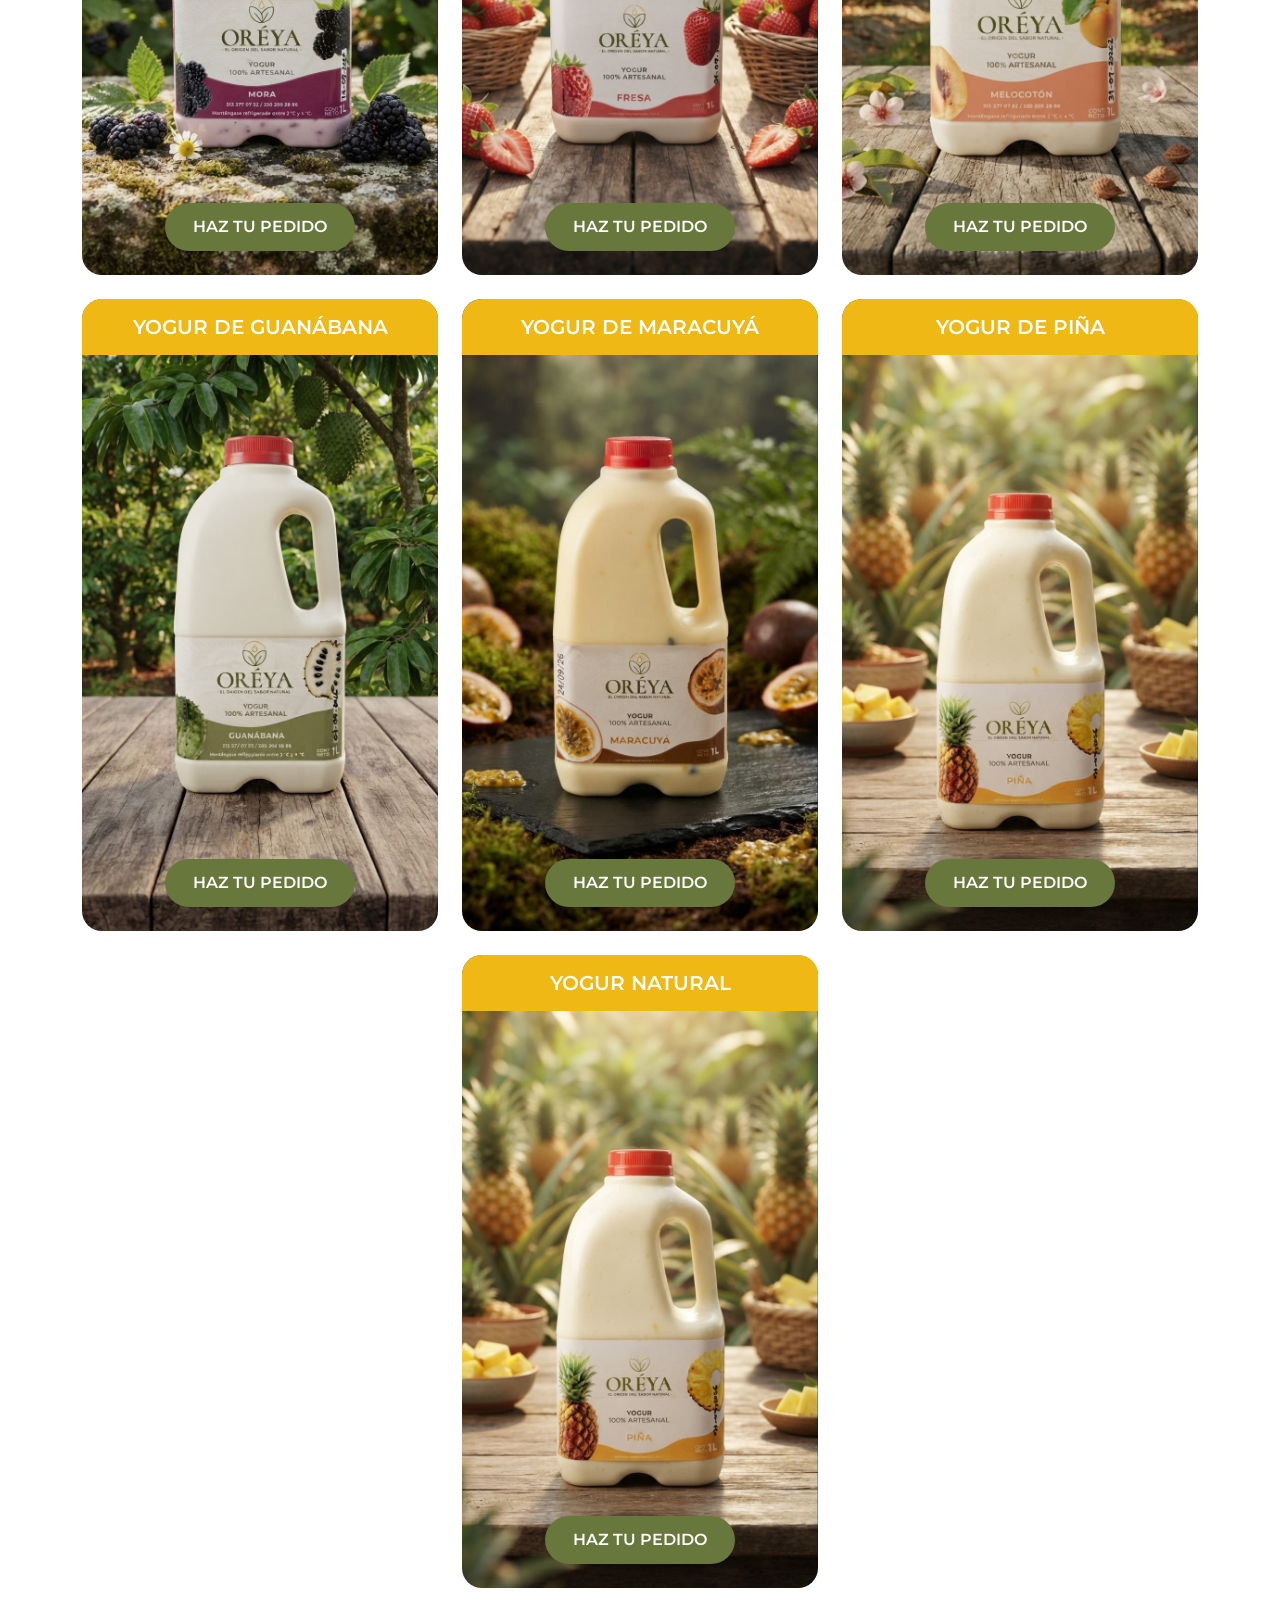
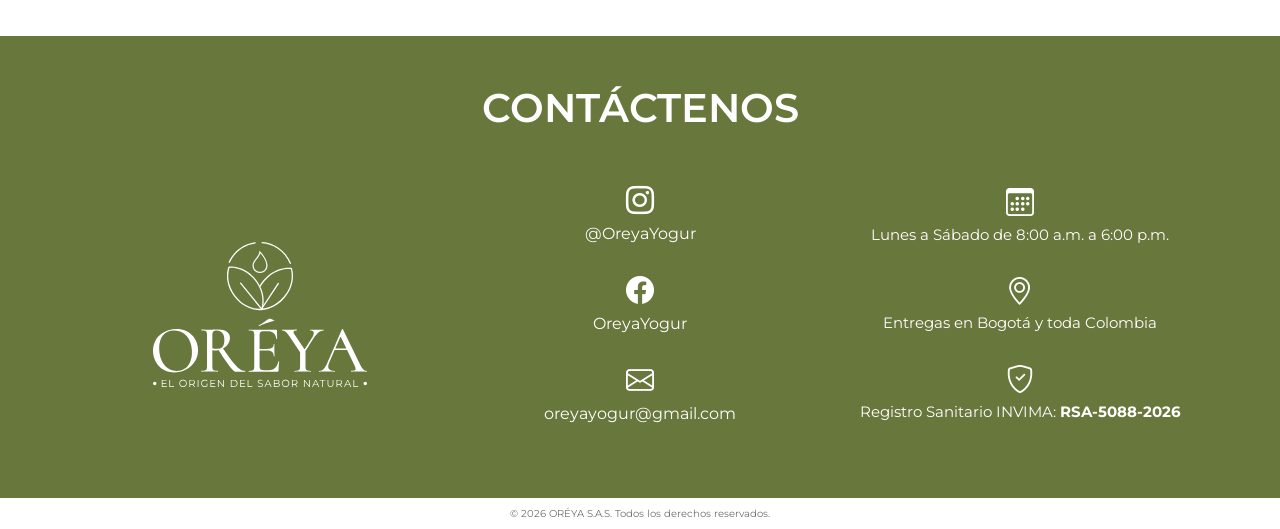
==== commit 93c4b9cf: "Update productos.html" ====
--- a/productos.html
+++ b/productos.html
@@ -5,6 +5,7 @@
     <meta charset="utf-8">
     <meta name="viewport" content="width=device-width, initial-scale=1">
     <title>ORÉYA | Productos</title>
+    <link rel="icon" type="image/png" href="images/favicon.png">
     <!-- =====================================================
          BOOTSTRAP 5
     ====================================================== -->
@@ -250,7 +251,7 @@
                 =============================== -->
                 <div class="col-12 col-md-4 subir">
                     <div class="position-relative overflow-hidden borde">
-                        <img src="images/griego.jpeg" class="img-fluid w-100 d-block" alt="Yogur griego natural ORÉYA">
+                        <img src="images/griego.jpg" class="img-fluid w-100 d-block" alt="Yogur griego natural ORÉYA">
                         <h3 class="position-absolute top-0 start-0 w-100 text-center text-white py-3 m-0 titular-fondo">
                             YOGUR GRIEGO
                         </h3>
@@ -440,7 +441,7 @@
                         <div class="mb-4">
                             <i class="bi bi-instagram fs-3" aria-hidden="true"></i>
                             <br>
-                            <a href="#" target="_blank" rel="noopener noreferrer" aria-label="Instagram de ORÉYA">
+                            <a href="https://www.instagram.com/oreyayogur" target="_blank" rel="noopener noreferrer" aria-label="Instagram de ORÉYA">
                                 @OreyaYogur
                             </a>
                         </div>
@@ -448,7 +449,7 @@
                         <div class="mb-4">
                             <i class="bi bi-facebook fs-3" aria-hidden="true"></i>
                             <br>
-                            <a href="#" target="_blank" rel="noopener noreferrer" aria-label="Facebook de ORÉYA">
+                            <a href="https://www.facebook.com/profile.php?id=61593833847556" target="_blank" rel="noopener noreferrer" aria-label="Facebook de ORÉYA">
                                 OreyaYogur
                             </a>
                         </div>
@@ -773,4 +774,4 @@
     </script>
 </body>
 
-</html>+</html>
